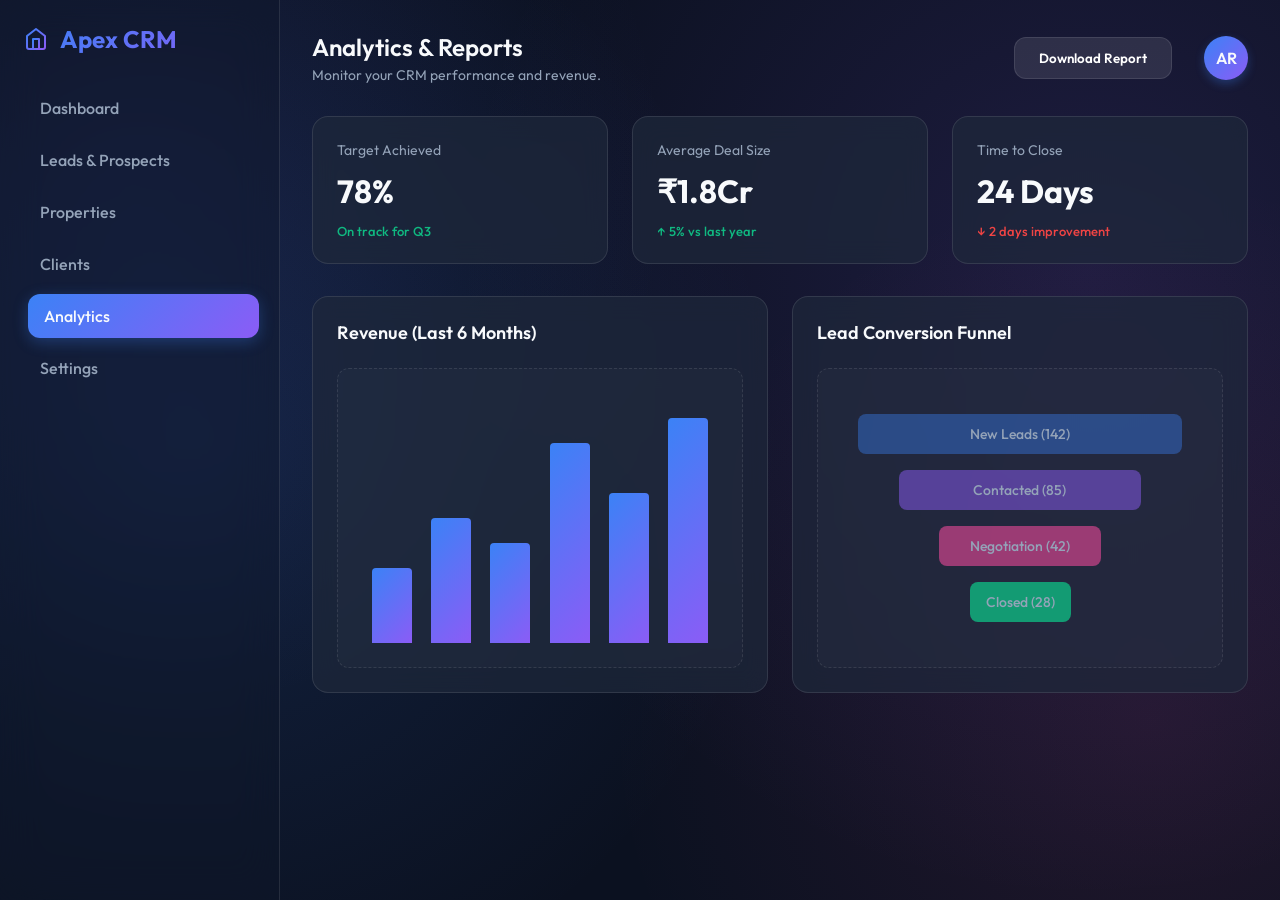
==== analytics.html @ 2a29f0ff "Add full multi-page CRM structure (leads, properties, clients, analytics, settings)" ====
<!DOCTYPE html>
<html lang="en">
<head>
    <meta charset="UTF-8">
    <meta name="viewport" content="width=device-width, initial-scale=1.0">
    <title>Apex CRM - Analytics</title>
    <link href="https://fonts.googleapis.com/css2?family=Outfit:wght@300;400;500;600;700&display=swap" rel="stylesheet">
    <link rel="stylesheet" href="styles.css">
    <style>
        .chart-placeholder {
            width: 100%;
            height: 300px;
            background: rgba(255, 255, 255, 0.02);
            border: 1px dashed rgba(255, 255, 255, 0.1);
            border-radius: 12px;
            display: flex;
            align-items: center;
            justify-content: center;
            color: var(--text-secondary);
            font-size: 14px;
            position: relative;
            overflow: hidden;
        }

        .bar-chart {
            display: flex;
            align-items: flex-end;
            justify-content: space-around;
            width: 100%;
            height: 100%;
            padding: 24px;
        }

        .bar {
            width: 40px;
            background: var(--accent-gradient);
            border-radius: 4px 4px 0 0;
            transition: height 1s ease;
        }
    </style>
</head>
<body>
    <div class="animated-bg"></div>

    <!-- Sidebar -->
    <aside class="sidebar">
        <div class="logo">
            <svg width="24" height="24" viewBox="0 0 24 24" fill="none" stroke="url(#gradient)" stroke-width="2" stroke-linecap="round" stroke-linejoin="round">
                <defs>
                    <linearGradient id="gradient" x1="0%" y1="0%" x2="100%" y2="100%">
                        <stop offset="0%" stop-color="#3b82f6" />
                        <stop offset="100%" stop-color="#8b5cf6" />
                    </linearGradient>
                </defs>
                <path d="M3 9l9-7 9 7v11a2 2 0 0 1-2 2H5a2 2 0 0 1-2-2z"></path>
                <polyline points="9 22 9 12 15 12 15 22"></polyline>
            </svg>
            Apex CRM
        </div>

        <ul class="nav-links">
            <li><a href="index.html">Dashboard</a></li>
            <li><a href="leads.html">Leads & Prospects</a></li>
            <li><a href="properties.html">Properties</a></li>
            <li><a href="clients.html">Clients</a></li>
            <li><a href="analytics.html" class="active">Analytics</a></li>
            <li><a href="settings.html">Settings</a></li>
        </ul>
    </aside>

    <!-- Main Content -->
    <main class="main-content">
        <header>
            <div>
                <h1 style="font-size: 24px; font-weight: 600;">Analytics & Reports</h1>
                <p style="color: var(--text-secondary); font-size: 14px; margin-top: 4px;">Monitor your CRM performance and revenue.</p>
            </div>
            
            <div class="user-profile">
                <button class="btn" style="background: rgba(255,255,255,0.1); color: white; border: 1px solid rgba(255,255,255,0.1); margin-right: 16px;">Download Report</button>
                <div class="avatar">AR</div>
            </div>
        </header>

        <div class="stats-grid">
            <div class="stat-card glass">
                <div class="stat-header">
                    <span>Target Achieved</span>
                </div>
                <div class="stat-value">78%</div>
                <div class="trend up">On track for Q3</div>
            </div>
            <div class="stat-card glass">
                <div class="stat-header">
                    <span>Average Deal Size</span>
                </div>
                <div class="stat-value">₹1.8Cr</div>
                <div class="trend up">↑ 5% vs last year</div>
            </div>
            <div class="stat-card glass">
                <div class="stat-header">
                    <span>Time to Close</span>
                </div>
                <div class="stat-value">24 Days</div>
                <div class="trend down">↓ 2 days improvement</div>
            </div>
        </div>

        <div class="content-grid" style="grid-template-columns: 1fr 1fr;">
            <div class="panel glass">
                <div class="panel-header">
                    <h3 class="panel-title">Revenue (Last 6 Months)</h3>
                </div>
                <div class="chart-placeholder">
                    <div class="bar-chart">
                        <div class="bar" style="height: 30%;" title="Jan"></div>
                        <div class="bar" style="height: 50%;" title="Feb"></div>
                        <div class="bar" style="height: 40%;" title="Mar"></div>
                        <div class="bar" style="height: 80%;" title="Apr"></div>
                        <div class="bar" style="height: 60%;" title="May"></div>
                        <div class="bar" style="height: 90%;" title="Jun"></div>
                    </div>
                </div>
            </div>

            <div class="panel glass">
                <div class="panel-header">
                    <h3 class="panel-title">Lead Conversion Funnel</h3>
                </div>
                <div class="chart-placeholder" style="flex-direction: column; gap: 16px;">
                    <div style="width: 80%; height: 40px; background: rgba(59, 130, 246, 0.4); border-radius: 8px; display: flex; align-items: center; justify-content: center; font-weight: 500;">New Leads (142)</div>
                    <div style="width: 60%; height: 40px; background: rgba(139, 92, 246, 0.5); border-radius: 8px; display: flex; align-items: center; justify-content: center; font-weight: 500;">Contacted (85)</div>
                    <div style="width: 40%; height: 40px; background: rgba(236, 72, 153, 0.6); border-radius: 8px; display: flex; align-items: center; justify-content: center; font-weight: 500;">Negotiation (42)</div>
                    <div style="width: 25%; height: 40px; background: rgba(16, 185, 129, 0.8); border-radius: 8px; display: flex; align-items: center; justify-content: center; font-weight: 500;">Closed (28)</div>
                </div>
            </div>
        </div>
    </main>
</body>
</html>
---- styles.css ----
:root {
    --bg-color: #0b1120;
    --surface-color: rgba(30, 41, 59, 0.7);
    --surface-border: rgba(255, 255, 255, 0.1);
    --text-primary: #f8fafc;
    --text-secondary: #94a3b8;
    --accent-gradient: linear-gradient(135deg, #3b82f6 0%, #8b5cf6 100%);
    --danger: #ef4444;
    --success: #10b981;
    --warning: #f59e0b;
}

* {
    margin: 0;
    padding: 0;
    box-sizing: border-box;
    font-family: 'Outfit', sans-serif;
}

body {
    background-color: var(--bg-color);
    background-image: 
        radial-gradient(circle at 15% 50%, rgba(59, 130, 246, 0.15) 0%, transparent 50%),
        radial-gradient(circle at 85% 30%, rgba(139, 92, 246, 0.15) 0%, transparent 50%);
    color: var(--text-primary);
    min-height: 100vh;
    display: flex;
    overflow: hidden;
}

/* Glassmorphism utility */
.glass {
    background: var(--surface-color);
    backdrop-filter: blur(12px);
    -webkit-backdrop-filter: blur(12px);
    border: 1px solid var(--surface-border);
    border-radius: 16px;
}

/* Sidebar */
.sidebar {
    width: 280px;
    padding: 24px;
    display: flex;
    flex-direction: column;
    gap: 32px;
    border-right: 1px solid var(--surface-border);
    background: rgba(15, 23, 42, 0.4);
    backdrop-filter: blur(20px);
}

.logo {
    font-size: 24px;
    font-weight: 700;
    background: var(--accent-gradient);
    -webkit-background-clip: text;
    -webkit-text-fill-color: transparent;
    display: flex;
    align-items: center;
    gap: 12px;
}

.nav-links {
    display: flex;
    flex-direction: column;
    gap: 8px;
    list-style: none;
}

.nav-links li a {
    display: flex;
    align-items: center;
    gap: 16px;
    padding: 12px 16px;
    color: var(--text-secondary);
    text-decoration: none;
    border-radius: 12px;
    transition: all 0.3s ease;
    font-weight: 500;
}

.nav-links li a:hover, .nav-links li a.active {
    background: rgba(255, 255, 255, 0.05);
    color: var(--text-primary);
    transform: translateX(4px);
}

.nav-links li a.active {
    background: var(--accent-gradient);
    box-shadow: 0 4px 15px rgba(59, 130, 246, 0.3);
}

/* Main Content */
.main-content {
    flex: 1;
    padding: 32px;
    overflow-y: auto;
    display: flex;
    flex-direction: column;
    gap: 32px;
}

/* Header */
header {
    display: flex;
    justify-content: space-between;
    align-items: center;
}

.search-bar {
    position: relative;
    width: 400px;
}

.search-bar input {
    width: 100%;
    padding: 14px 24px;
    border-radius: 30px;
    border: 1px solid var(--surface-border);
    background: rgba(255, 255, 255, 0.03);
    color: var(--text-primary);
    font-size: 15px;
    transition: all 0.3s ease;
}

.search-bar input:focus {
    outline: none;
    border-color: rgba(59, 130, 246, 0.5);
    background: rgba(255, 255, 255, 0.05);
    box-shadow: 0 0 0 4px rgba(59, 130, 246, 0.1);
}

.user-profile {
    display: flex;
    align-items: center;
    gap: 16px;
}

.avatar {
    width: 44px;
    height: 44px;
    border-radius: 50%;
    background: var(--accent-gradient);
    display: flex;
    align-items: center;
    justify-content: center;
    font-weight: 600;
    font-size: 16px;
    box-shadow: 0 4px 10px rgba(59, 130, 246, 0.3);
    cursor: pointer;
    transition: transform 0.3s ease;
}

.avatar:hover {
    transform: scale(1.05);
}

/* Dashboard Grid */
.stats-grid {
    display: grid;
    grid-template-columns: repeat(auto-fit, minmax(240px, 1fr));
    gap: 24px;
}

.stat-card {
    padding: 24px;
    display: flex;
    flex-direction: column;
    gap: 12px;
    transition: transform 0.3s ease, box-shadow 0.3s ease;
}

.stat-card:hover {
    transform: translateY(-5px);
    box-shadow: 0 10px 25px rgba(0, 0, 0, 0.2);
}

.stat-header {
    display: flex;
    justify-content: space-between;
    align-items: center;
    color: var(--text-secondary);
    font-size: 14px;
}

.stat-value {
    font-size: 32px;
    font-weight: 700;
}

.trend {
    font-size: 13px;
    font-weight: 500;
    display: flex;
    align-items: center;
    gap: 4px;
}

.trend.up { color: var(--success); }
.trend.down { color: var(--danger); }

/* Tables & Charts area */
.content-grid {
    display: grid;
    grid-template-columns: 2fr 1fr;
    gap: 24px;
}

.panel {
    padding: 24px;
}

.panel-header {
    display: flex;
    justify-content: space-between;
    align-items: center;
    margin-bottom: 24px;
}

.panel-title {
    font-size: 18px;
    font-weight: 600;
}

/* Table */
.data-table {
    width: 100%;
    border-collapse: collapse;
}

.data-table th, .data-table td {
    padding: 16px;
    text-align: left;
    border-bottom: 1px solid var(--surface-border);
}

.data-table th {
    color: var(--text-secondary);
    font-weight: 500;
    font-size: 14px;
}

.data-table tr {
    transition: background 0.3s ease;
}

.data-table tr:hover {
    background: rgba(255, 255, 255, 0.02);
}

.status-badge {
    padding: 6px 12px;
    border-radius: 20px;
    font-size: 12px;
    font-weight: 500;
}

.status-active { background: rgba(16, 185, 129, 0.1); color: var(--success); border: 1px solid rgba(16, 185, 129, 0.2); }
.status-pending { background: rgba(245, 158, 11, 0.1); color: var(--warning); border: 1px solid rgba(245, 158, 11, 0.2); }

/* Activity Timeline */
.timeline {
    display: flex;
    flex-direction: column;
    gap: 20px;
}

.timeline-item {
    display: flex;
    gap: 16px;
    position: relative;
}

.timeline-item::before {
    content: '';
    position: absolute;
    left: 5px;
    top: 20px;
    bottom: -20px;
    width: 2px;
    background: var(--surface-border);
}

.timeline-item:last-child::before {
    display: none;
}

.timeline-dot {
    width: 12px;
    height: 12px;
    border-radius: 50%;
    background: var(--accent-gradient);
    margin-top: 4px;
    position: relative;
    z-index: 1;
    box-shadow: 0 0 0 4px rgba(15, 23, 42, 1);
}

.timeline-content h4 {
    font-size: 14px;
    margin-bottom: 4px;
}

.timeline-content p {
    font-size: 13px;
    color: var(--text-secondary);
}

.animated-bg {
    position: absolute;
    top: 0; left: 0; right: 0; bottom: 0;
    z-index: -1;
    background: 
        radial-gradient(circle at 10% 20%, rgba(99, 102, 241, 0.1) 0%, transparent 40%),
        radial-gradient(circle at 90% 80%, rgba(236, 72, 153, 0.1) 0%, transparent 40%);
    animation: pulseBg 10s ease-in-out infinite alternate;
}

@keyframes pulseBg {
    0% { transform: scale(1); opacity: 0.8; }
    100% { transform: scale(1.1); opacity: 1; }
}

/* Custom Additions for Subpages */

/* Kanban Board for Leads */
.kanban-board {
    display: grid;
    grid-template-columns: repeat(auto-fit, minmax(280px, 1fr));
    gap: 24px;
    align-items: start;
}

.kanban-column {
    display: flex;
    flex-direction: column;
    gap: 16px;
}

.kanban-header {
    font-weight: 600;
    font-size: 16px;
    padding-bottom: 8px;
    border-bottom: 2px solid rgba(255, 255, 255, 0.05);
    display: flex;
    justify-content: space-between;
}

.kanban-card {
    padding: 16px;
    display: flex;
    flex-direction: column;
    gap: 8px;
    cursor: grab;
}

.kanban-card h4 {
    font-size: 15px;
    margin-bottom: 4px;
}
.kanban-card p {
    font-size: 13px;
    color: var(--text-secondary);
}

/* Property Grid */
.property-grid {
    display: grid;
    grid-template-columns: repeat(auto-fill, minmax(300px, 1fr));
    gap: 24px;
}

.property-card {
    overflow: hidden;
    display: flex;
    flex-direction: column;
}

.property-image {
    height: 180px;
    background: linear-gradient(135deg, #1e293b, #334155);
    position: relative;
}

.property-price {
    position: absolute;
    bottom: 12px;
    right: 12px;
    background: rgba(0,0,0,0.6);
    padding: 6px 12px;
    border-radius: 8px;
    font-weight: 600;
    backdrop-filter: blur(4px);
}

.property-details {
    padding: 20px;
    display: flex;
    flex-direction: column;
    gap: 8px;
}

.property-meta {
    display: flex;
    gap: 16px;
    color: var(--text-secondary);
    font-size: 13px;
    margin-top: 8px;
}

/* Forms */
.form-group {
    display: flex;
    flex-direction: column;
    gap: 8px;
    margin-bottom: 20px;
}

.form-group label {
    font-size: 14px;
    color: var(--text-secondary);
    font-weight: 500;
}

.form-group input, .form-group select, .form-group textarea {
    padding: 12px 16px;
    border-radius: 12px;
    border: 1px solid var(--surface-border);
    background: rgba(255, 255, 255, 0.02);
    color: var(--text-primary);
    font-family: 'Outfit', sans-serif;
    transition: all 0.3s ease;
}

.form-group input:focus, .form-group select:focus, .form-group textarea:focus {
    outline: none;
    border-color: rgba(59, 130, 246, 0.5);
    background: rgba(255, 255, 255, 0.05);
}

.btn {
    padding: 12px 24px;
    border-radius: 12px;
    border: none;
    font-weight: 600;
    cursor: pointer;
    transition: all 0.3s ease;
    font-family: 'Outfit', sans-serif;
}

.btn-primary {
    background: var(--accent-gradient);
    color: white;
    box-shadow: 0 4px 15px rgba(59, 130, 246, 0.3);
}

.btn-primary:hover {
    transform: translateY(-2px);
    box-shadow: 0 6px 20px rgba(59, 130, 246, 0.4);
}
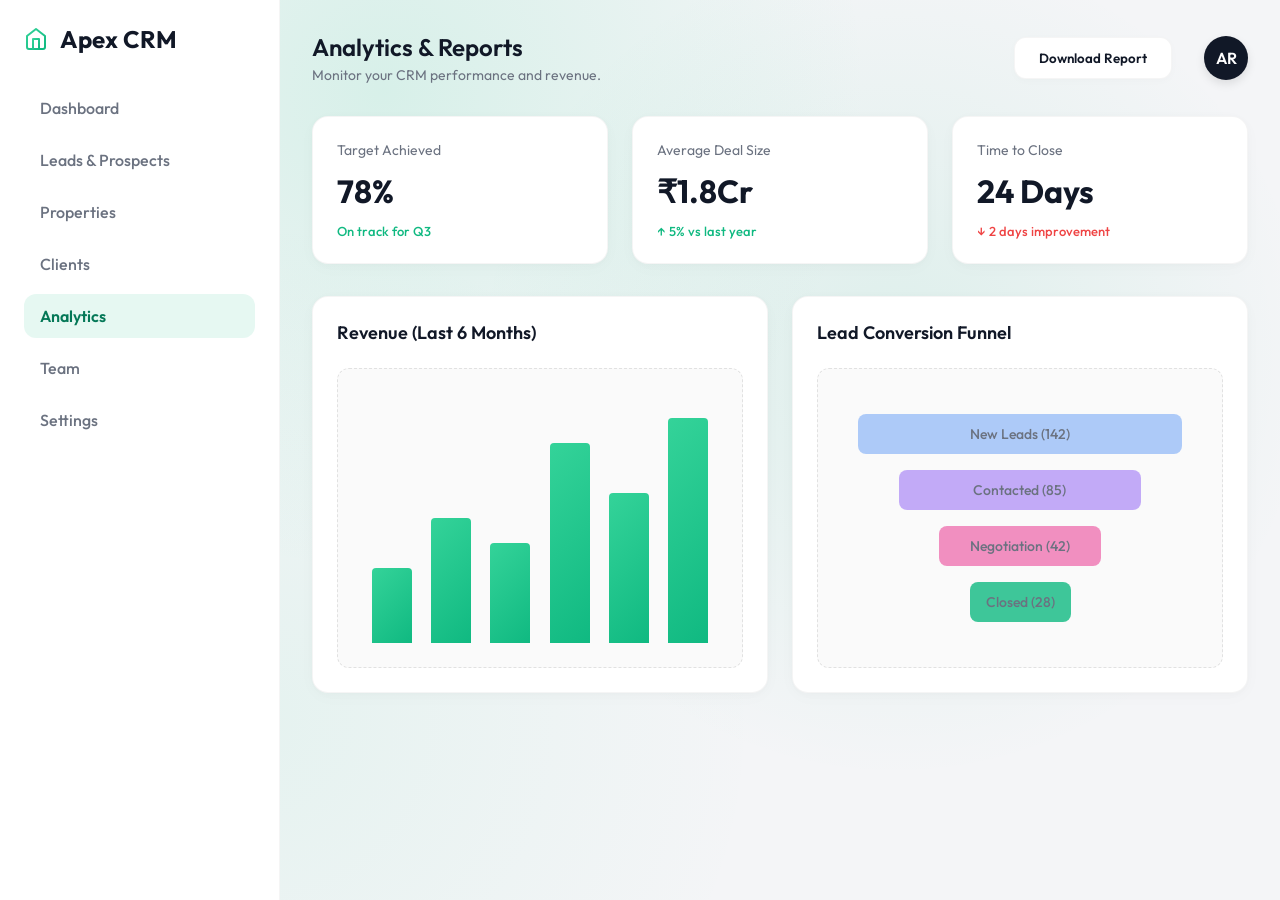
==== commit f0f4d6ef: "Update dashboard theme to neon green and white" ====
--- a/analytics.html
+++ b/analytics.html
@@ -10,8 +10,8 @@
         .chart-placeholder {
             width: 100%;
             height: 300px;
-            background: rgba(255, 255, 255, 0.02);
-            border: 1px dashed rgba(255, 255, 255, 0.1);
+            background: rgba(0, 0, 0, 0.02);
+            border: 1px dashed rgba(0, 0, 0, 0.1);
             border-radius: 12px;
             display: flex;
             align-items: center;
@@ -64,6 +64,7 @@
             <li><a href="properties.html">Properties</a></li>
             <li><a href="clients.html">Clients</a></li>
             <li><a href="analytics.html" class="active">Analytics</a></li>
+            <li><a href="team.html">Team</a></li>
             <li><a href="settings.html">Settings</a></li>
         </ul>
     </aside>
@@ -77,7 +78,7 @@
             </div>
             
             <div class="user-profile">
-                <button class="btn" style="background: rgba(255,255,255,0.1); color: white; border: 1px solid rgba(255,255,255,0.1); margin-right: 16px;">Download Report</button>
+                <button class="btn btn-secondary" style="margin-right: 16px;">Download Report</button>
                 <div class="avatar">AR</div>
             </div>
         </header>
--- a/styles.css
+++ b/styles.css
@@ -1,10 +1,11 @@
 :root {
-    --bg-color: #0b1120;
-    --surface-color: rgba(30, 41, 59, 0.7);
-    --surface-border: rgba(255, 255, 255, 0.1);
-    --text-primary: #f8fafc;
-    --text-secondary: #94a3b8;
-    --accent-gradient: linear-gradient(135deg, #3b82f6 0%, #8b5cf6 100%);
+    --bg-color: #f4f5f7;
+    --surface-color: #ffffff;
+    --surface-border: rgba(0, 0, 0, 0.04);
+    --text-primary: #111827;
+    --text-secondary: #6b7280;
+    --accent-gradient: linear-gradient(135deg, #34d399 0%, #10b981 100%);
+    --accent-color: #10b981;
     --danger: #ef4444;
     --success: #10b981;
     --warning: #f59e0b;
@@ -19,22 +20,18 @@
 
 body {
     background-color: var(--bg-color);
-    background-image: 
-        radial-gradient(circle at 15% 50%, rgba(59, 130, 246, 0.15) 0%, transparent 50%),
-        radial-gradient(circle at 85% 30%, rgba(139, 92, 246, 0.15) 0%, transparent 50%);
     color: var(--text-primary);
     min-height: 100vh;
     display: flex;
     overflow: hidden;
 }
 
-/* Glassmorphism utility */
+/* Clean Card utility */
 .glass {
     background: var(--surface-color);
-    backdrop-filter: blur(12px);
-    -webkit-backdrop-filter: blur(12px);
     border: 1px solid var(--surface-border);
     border-radius: 16px;
+    box-shadow: 0 4px 20px rgba(0, 0, 0, 0.02), 0 2px 8px rgba(0, 0, 0, 0.02);
 }
 
 /* Sidebar */
@@ -45,20 +42,21 @@
     flex-direction: column;
     gap: 32px;
     border-right: 1px solid var(--surface-border);
-    background: rgba(15, 23, 42, 0.4);
-    backdrop-filter: blur(20px);
+    background: #ffffff;
+    z-index: 10;
 }
 
 .logo {
     font-size: 24px;
     font-weight: 700;
-    background: var(--accent-gradient);
-    -webkit-background-clip: text;
-    -webkit-text-fill-color: transparent;
+    color: var(--text-primary);
     display: flex;
     align-items: center;
     gap: 12px;
 }
+
+.logo svg stop:first-child { stop-color: #34d399; }
+.logo svg stop:last-child { stop-color: #10b981; }
 
 .nav-links {
     display: flex;
@@ -79,15 +77,16 @@
     font-weight: 500;
 }
 
-.nav-links li a:hover, .nav-links li a.active {
-    background: rgba(255, 255, 255, 0.05);
+.nav-links li a:hover {
+    background: rgba(16, 185, 129, 0.05);
     color: var(--text-primary);
     transform: translateX(4px);
 }
 
 .nav-links li a.active {
-    background: var(--accent-gradient);
-    box-shadow: 0 4px 15px rgba(59, 130, 246, 0.3);
+    background: rgba(16, 185, 129, 0.1);
+    color: #047857;
+    font-weight: 600;
 }
 
 /* Main Content */
@@ -117,7 +116,7 @@
     padding: 14px 24px;
     border-radius: 30px;
     border: 1px solid var(--surface-border);
-    background: rgba(255, 255, 255, 0.03);
+    background: rgba(0, 0, 0, 0.02);
     color: var(--text-primary);
     font-size: 15px;
     transition: all 0.3s ease;
@@ -125,9 +124,9 @@
 
 .search-bar input:focus {
     outline: none;
-    border-color: rgba(59, 130, 246, 0.5);
-    background: rgba(255, 255, 255, 0.05);
-    box-shadow: 0 0 0 4px rgba(59, 130, 246, 0.1);
+    border-color: rgba(37, 99, 235, 0.3);
+    background: white;
+    box-shadow: 0 0 0 4px rgba(37, 99, 235, 0.1);
 }
 
 .user-profile {
@@ -140,13 +139,14 @@
     width: 44px;
     height: 44px;
     border-radius: 50%;
-    background: var(--accent-gradient);
+    background: #111827;
+    color: white;
     display: flex;
     align-items: center;
     justify-content: center;
     font-weight: 600;
     font-size: 16px;
-    box-shadow: 0 4px 10px rgba(59, 130, 246, 0.3);
+    box-shadow: 0 4px 10px rgba(0, 0, 0, 0.1);
     cursor: pointer;
     transition: transform 0.3s ease;
 }
@@ -172,7 +172,7 @@
 
 .stat-card:hover {
     transform: translateY(-5px);
-    box-shadow: 0 10px 25px rgba(0, 0, 0, 0.2);
+    box-shadow: 0 15px 35px rgba(0, 0, 0, 0.05);
 }
 
 .stat-header {
@@ -245,7 +245,7 @@
 }
 
 .data-table tr:hover {
-    background: rgba(255, 255, 255, 0.02);
+    background: rgba(0, 0, 0, 0.01);
 }
 
 .status-badge {
@@ -293,7 +293,7 @@
     margin-top: 4px;
     position: relative;
     z-index: 1;
-    box-shadow: 0 0 0 4px rgba(15, 23, 42, 1);
+    box-shadow: 0 0 0 4px rgba(255, 255, 255, 0.8);
 }
 
 .timeline-content h4 {
@@ -311,17 +311,16 @@
     top: 0; left: 0; right: 0; bottom: 0;
     z-index: -1;
     background: 
-        radial-gradient(circle at 10% 20%, rgba(99, 102, 241, 0.1) 0%, transparent 40%),
-        radial-gradient(circle at 90% 80%, rgba(236, 72, 153, 0.1) 0%, transparent 40%);
-    animation: pulseBg 10s ease-in-out infinite alternate;
+        radial-gradient(circle at 30% 10%, rgba(52, 211, 153, 0.15) 0%, transparent 40%),
+        radial-gradient(circle at 70% 40%, rgba(16, 185, 129, 0.1) 0%, transparent 40%),
+        radial-gradient(circle at 20% 80%, rgba(52, 211, 153, 0.08) 0%, transparent 40%);
+    animation: pulseBg 15s ease-in-out infinite alternate;
 }
 
 @keyframes pulseBg {
-    0% { transform: scale(1); opacity: 0.8; }
-    100% { transform: scale(1.1); opacity: 1; }
-}
-
-/* Custom Additions for Subpages */
+    0% { transform: scale(1) translate(0, 0); opacity: 0.7; }
+    100% { transform: scale(1.05) translate(20px, -20px); opacity: 1; }
+}
 
 /* Kanban Board for Leads */
 .kanban-board {
@@ -341,7 +340,7 @@
     font-weight: 600;
     font-size: 16px;
     padding-bottom: 8px;
-    border-bottom: 2px solid rgba(255, 255, 255, 0.05);
+    border-bottom: 2px solid var(--surface-border);
     display: flex;
     justify-content: space-between;
 }
@@ -352,6 +351,9 @@
     flex-direction: column;
     gap: 8px;
     cursor: grab;
+    background: white;
+    border: 1px solid var(--surface-border);
+    box-shadow: 0 4px 12px rgba(0,0,0,0.02);
 }
 
 .kanban-card h4 {
@@ -374,11 +376,13 @@
     overflow: hidden;
     display: flex;
     flex-direction: column;
+    background: white;
+    box-shadow: 0 8px 24px rgba(0,0,0,0.04);
 }
 
 .property-image {
     height: 180px;
-    background: linear-gradient(135deg, #1e293b, #334155);
+    background: linear-gradient(135deg, #e2e8f0, #cbd5e1);
     position: relative;
 }
 
@@ -386,11 +390,13 @@
     position: absolute;
     bottom: 12px;
     right: 12px;
-    background: rgba(0,0,0,0.6);
+    background: rgba(255,255,255,0.9);
     padding: 6px 12px;
     border-radius: 8px;
     font-weight: 600;
     backdrop-filter: blur(4px);
+    color: var(--text-primary);
+    box-shadow: 0 4px 12px rgba(0,0,0,0.1);
 }
 
 .property-details {
@@ -426,7 +432,7 @@
     padding: 12px 16px;
     border-radius: 12px;
     border: 1px solid var(--surface-border);
-    background: rgba(255, 255, 255, 0.02);
+    background: rgba(0, 0, 0, 0.02);
     color: var(--text-primary);
     font-family: 'Outfit', sans-serif;
     transition: all 0.3s ease;
@@ -434,8 +440,9 @@
 
 .form-group input:focus, .form-group select:focus, .form-group textarea:focus {
     outline: none;
-    border-color: rgba(59, 130, 246, 0.5);
-    background: rgba(255, 255, 255, 0.05);
+    border-color: rgba(37, 99, 235, 0.3);
+    background: white;
+    box-shadow: 0 0 0 4px rgba(37, 99, 235, 0.1);
 }
 
 .btn {
@@ -449,12 +456,35 @@
 }
 
 .btn-primary {
-    background: var(--accent-gradient);
+    background: #111827;
     color: white;
-    box-shadow: 0 4px 15px rgba(59, 130, 246, 0.3);
+    box-shadow: 0 4px 15px rgba(0, 0, 0, 0.1);
 }
 
 .btn-primary:hover {
     transform: translateY(-2px);
-    box-shadow: 0 6px 20px rgba(59, 130, 246, 0.4);
-}
+    box-shadow: 0 6px 20px rgba(0, 0, 0, 0.15);
+}
+
+/* Insight Highlight Card */
+.bg-highlight {
+    background: linear-gradient(135deg, #bbf7d0 0%, #4ade80 100%);
+    color: #064e3b;
+    border: none;
+}
+.bg-highlight .stat-header, .bg-highlight .stat-header svg, .bg-highlight .trend {
+    color: #064e3b;
+    stroke: #064e3b;
+}
+.bg-highlight .trend.up { color: #022c22; font-weight: 600; }
+
+.btn-secondary {
+    background: white;
+    color: var(--text-primary);
+    border: 1px solid var(--surface-border);
+    box-shadow: 0 2px 8px rgba(0,0,0,0.02);
+}
+
+.btn-secondary:hover {
+    background: #f8fafc;
+}
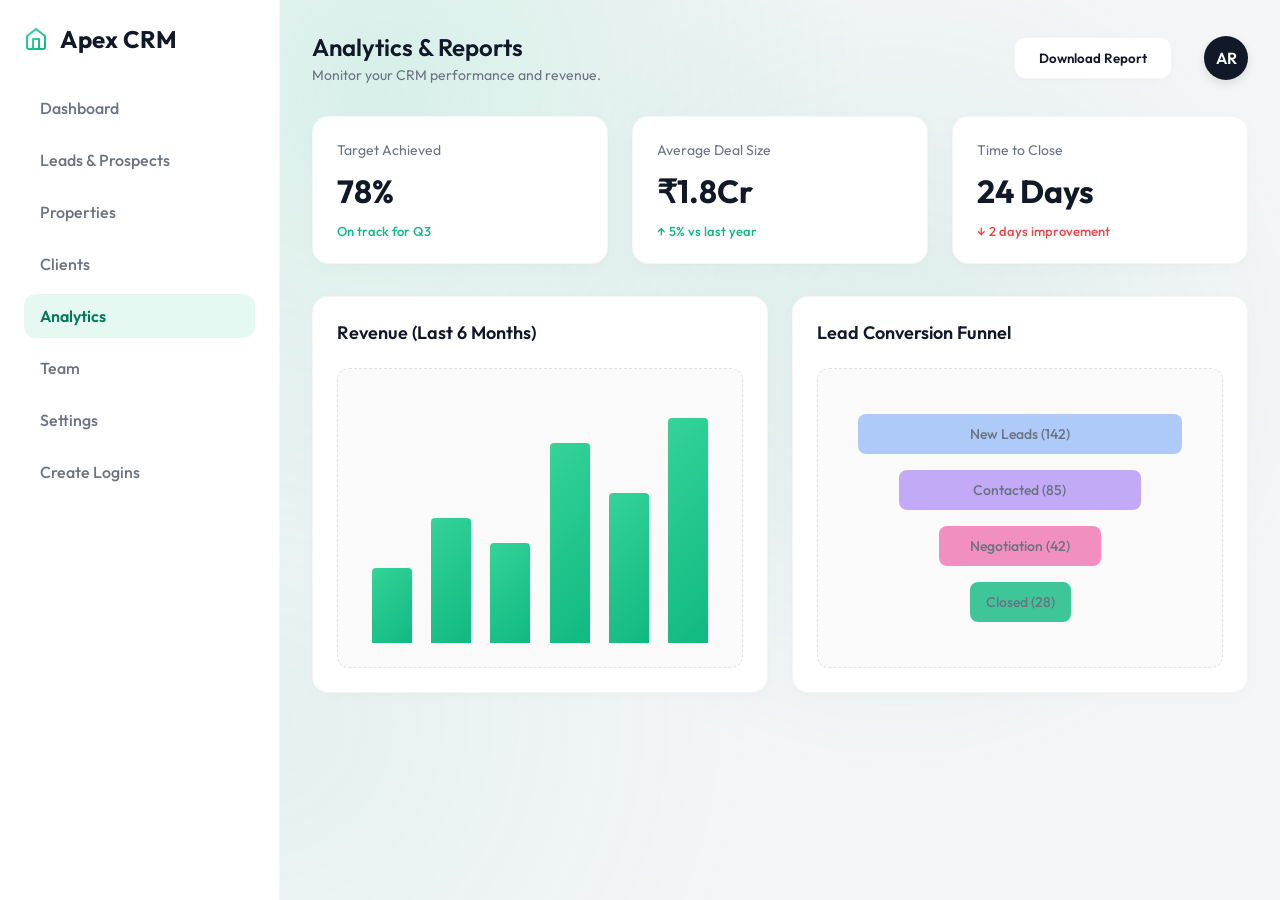
==== commit 9a82abf2: "Add Create Logins option to sidebar across all HTML pages" ====
--- a/analytics.html
+++ b/analytics.html
@@ -66,6 +66,7 @@
             <li><a href="analytics.html" class="active">Analytics</a></li>
             <li><a href="team.html">Team</a></li>
             <li><a href="settings.html">Settings</a></li>
+            <li><a href="create-logins.html">Create Logins</a></li>
         </ul>
     </aside>
 
--- a/styles.css
+++ b/styles.css
@@ -488,3 +488,106 @@
 .btn-secondary:hover {
     background: #f8fafc;
 }
+
+/* Modal Styles */
+.modal-overlay {
+    position: fixed;
+    top: 0;
+    left: 0;
+    width: 100%;
+    height: 100%;
+    background: rgba(17, 24, 39, 0.4);
+    backdrop-filter: blur(4px);
+    display: flex;
+    align-items: center;
+    justify-content: center;
+    z-index: 1000;
+    opacity: 0;
+    pointer-events: none;
+    transition: opacity 0.3s ease;
+}
+
+.modal-overlay.active {
+    opacity: 1;
+    pointer-events: auto;
+}
+
+.modal-content {
+    background: #ffffff;
+    border-radius: 24px;
+    width: 100%;
+    max-width: 480px;
+    padding: 32px;
+    box-shadow: 0 20px 40px rgba(0, 0, 0, 0.1);
+    transform: translateY(20px);
+    transition: transform 0.3s ease;
+}
+
+.modal-overlay.active .modal-content {
+    transform: translateY(0);
+}
+
+.modal-header {
+    display: flex;
+    justify-content: space-between;
+    align-items: center;
+    margin-bottom: 24px;
+}
+
+.modal-title {
+    font-size: 20px;
+    font-weight: 600;
+    color: var(--text-primary);
+}
+
+.close-btn {
+    background: none;
+    border: none;
+    font-size: 24px;
+    color: var(--text-secondary);
+    cursor: pointer;
+    transition: color 0.3s ease;
+    display: flex;
+    align-items: center;
+    justify-content: center;
+    width: 32px;
+    height: 32px;
+    border-radius: 50%;
+}
+
+.close-btn:hover {
+    color: var(--danger);
+    background: rgba(0,0,0,0.05);
+}
+
+.modal-actions {
+    display: flex;
+    justify-content: flex-end;
+    gap: 12px;
+    margin-top: 32px;
+}
+
+.status-badge {
+    padding: 4px 10px;
+    border-radius: 12px;
+    font-weight: 500;
+    font-size: 12px;
+    cursor: pointer;
+    transition: opacity 0.2s ease, transform 0.1s ease;
+    display: inline-block;
+}
+
+.status-badge:hover {
+    opacity: 0.8;
+    transform: scale(1.05);
+}
+
+/* Hide scrollbar for Chrome, Safari and Opera */
+.hide-scrollbar::-webkit-scrollbar {
+    display: none;
+}
+/* Hide scrollbar for IE, Edge and Firefox */
+.hide-scrollbar {
+    -ms-overflow-style: none;  /* IE and Edge */
+    scrollbar-width: none;  /* Firefox */
+}
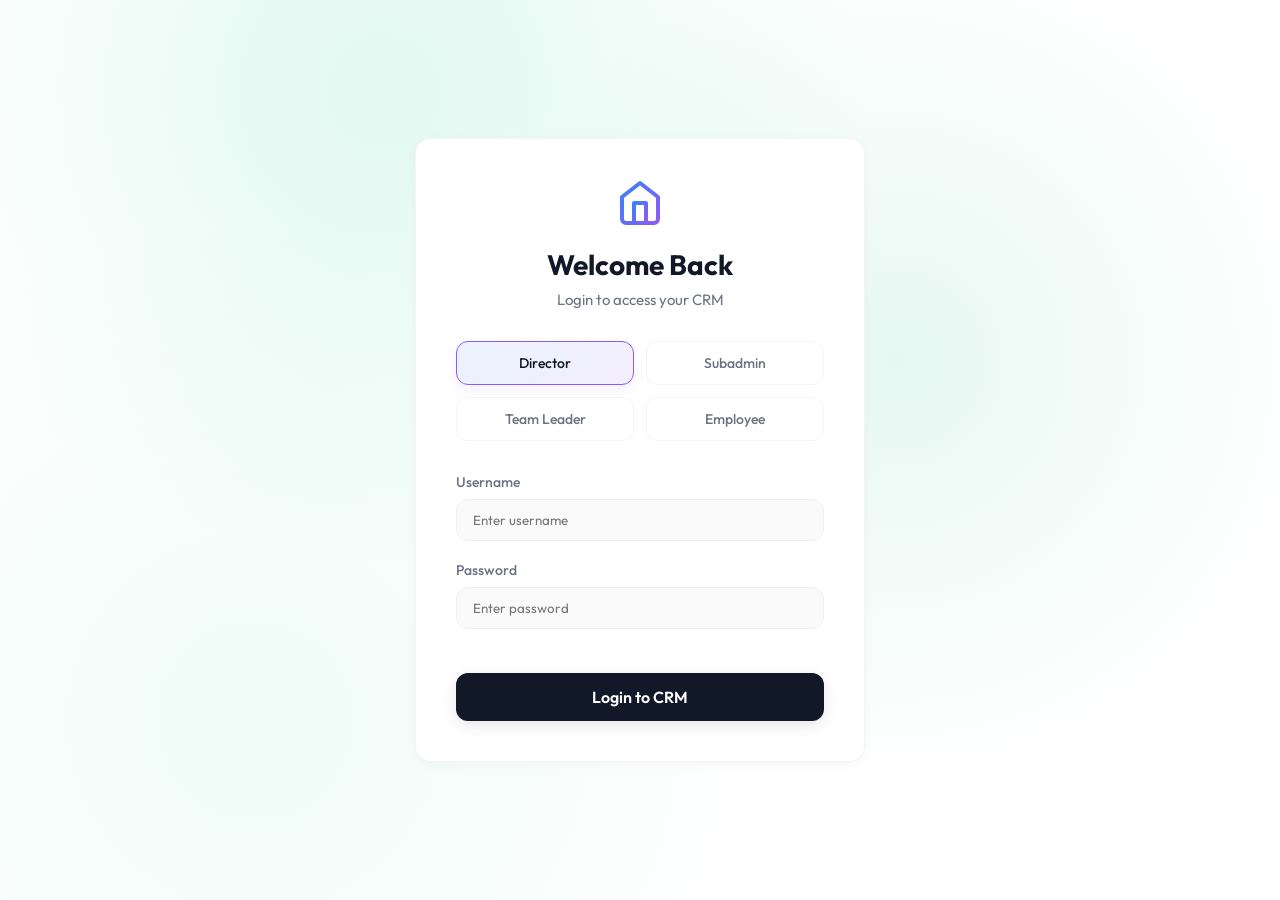
==== commit c405bb3b: "Add login page with role selection and auth check across all pages" ====
--- a/analytics.html
+++ b/analytics.html
@@ -38,6 +38,11 @@
             transition: height 1s ease;
         }
     </style>
+    <script>
+        if (!localStorage.getItem('isLoggedIn')) {
+            window.location.href = 'login.html';
+        }
+    </script>
 </head>
 <body>
     <div class="animated-bg"></div>
